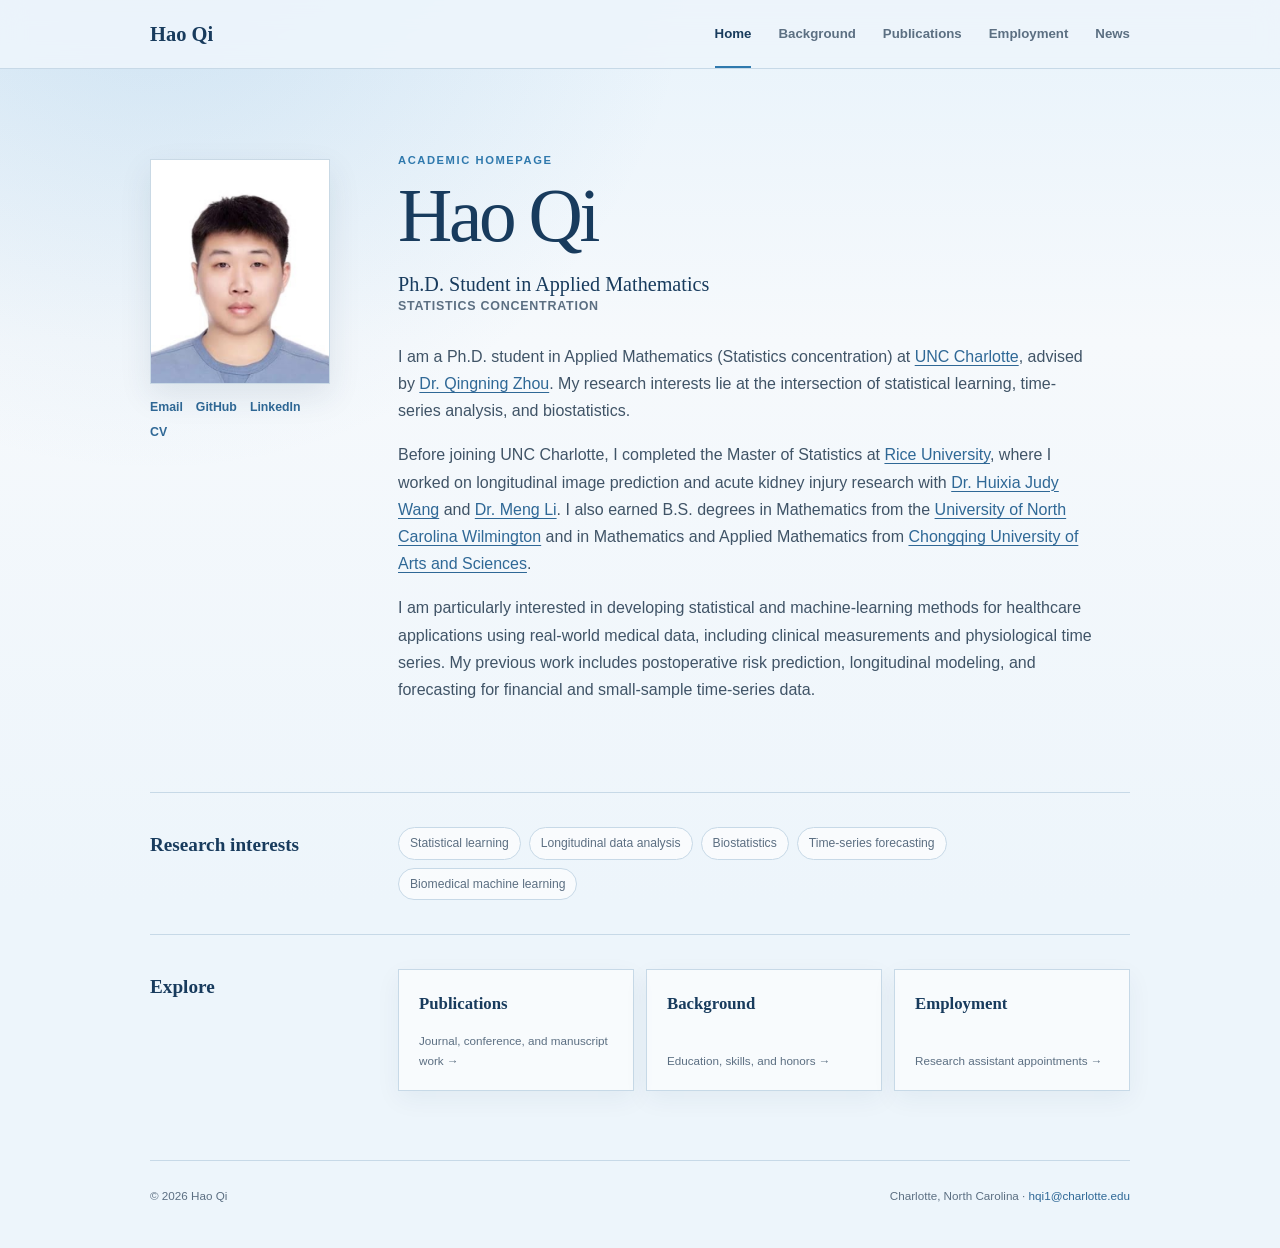
==== index.html @ edb7d999 "Add Employment page and replace CV Replace the Research section with a concise Employment page and p" ====
<!DOCTYPE html>
<html lang="en">
<head>
  <meta charset="UTF-8">
  <meta name="viewport" content="width=device-width, initial-scale=1.0">
  <title>Hao Qi | Academic Homepage</title>
  <meta name="description" content="Hao Qi is a Ph.D. student in Applied Mathematics (Statistics) at UNC Charlotte, working on statistical learning, time series, and biomedical data.">
  <meta name="author" content="Hao Qi">
  <meta name="theme-color" content="#edf5fb">
  <meta property="og:type" content="website">
  <meta property="og:url" content="https://qih33333.github.io/">
  <meta property="og:title" content="Hao Qi | Academic Homepage">
  <meta property="og:description" content="Ph.D. student in Applied Mathematics (Statistics) at UNC Charlotte.">
  <link rel="icon" href="profile.jpg" type="image/jpeg">
  <link rel="stylesheet" href="styles.css">
  <script type="application/ld+json">
  {
    "@context": "https://schema.org",
    "@type": "Person",
    "name": "Hao Qi",
    "url": "https://qih33333.github.io/",
    "image": "https://qih33333.github.io/profile.jpg",
    "email": "mailto:hqi1@charlotte.edu",
    "jobTitle": "Ph.D. Student in Applied Mathematics (Statistics)",
    "affiliation": {"@type": "CollegeOrUniversity", "name": "University of North Carolina at Charlotte"},
    "sameAs": ["https://github.com/qih33333", "https://www.linkedin.com/in/hao-qi-rice333/"]
  }
  </script>
</head>
<body>
  <a class="skip-link" href="#main-content">Skip to content</a>
  <header class="site-header">
    <div class="nav-shell">
      <a class="site-name" href="index.html">Hao Qi</a>
      <button class="menu-toggle" type="button" aria-expanded="false" aria-controls="site-nav">
        <span></span><span></span><span></span><span class="sr-only">Open navigation</span>
      </button>
      <nav class="site-nav" id="site-nav" aria-label="Main navigation">
        <a href="index.html" aria-current="page">Home</a>
        <a href="background.html">Background</a>
        <a href="publications.html">Publications</a>
        <a href="employment.html">Employment</a>
        <a href="news.html">News</a>
      </nav>
    </div>
  </header>

  <main id="main-content" class="site-main">
    <section class="intro-section">
      <div class="portrait-column">
        <img class="profile-photo" src="profile.jpg" alt="Portrait of Hao Qi" width="220" height="280">
        <div class="profile-links" aria-label="Contact and profiles">
          <a href="mailto:hqi1@charlotte.edu">Email</a>
          <a href="https://github.com/qih33333" target="_blank" rel="noopener">GitHub</a>
          <a href="https://www.linkedin.com/in/hao-qi-rice333/" target="_blank" rel="noopener">LinkedIn</a>
          <a href="CV.pdf" target="_blank" rel="noopener">CV</a>
        </div>
      </div>

      <div class="intro-copy">
        <p class="eyebrow">Academic homepage</p>
        <h1>Hao Qi</h1>
        <p class="role">Ph.D. Student in Applied Mathematics <span>Statistics Concentration</span></p>

        <div class="about-copy">
          <p>
            I am a Ph.D. student in Applied Mathematics (Statistics concentration) at
            <a href="https://www.charlotte.edu/" target="_blank" rel="noopener">UNC Charlotte</a>, advised by
            <a href="https://sds.charlotte.edu/people/qingning-zhou/" target="_blank" rel="noopener">Dr. Qingning Zhou</a>.
            My research interests lie at the intersection of statistical learning, time-series analysis, and biostatistics.
          </p>
          <p>
            Before joining UNC Charlotte, I completed the Master of Statistics at
            <a href="https://www.rice.edu/" target="_blank" rel="noopener">Rice University</a>, where I worked on
            longitudinal image prediction and acute kidney injury research with
            <a href="https://profiles.rice.edu/faculty/huixia-judy-wang" target="_blank" rel="noopener">Dr. Huixia Judy Wang</a> and
            <a href="https://profiles.rice.edu/faculty/meng-li" target="_blank" rel="noopener">Dr. Meng Li</a>.
            I also earned B.S. degrees in Mathematics from the
            <a href="https://uncw.edu/" target="_blank" rel="noopener">University of North Carolina Wilmington</a>
            and in Mathematics and Applied Mathematics from
            <a href="https://www.cqwu.edu.cn/" target="_blank" rel="noopener">Chongqing University of Arts and Sciences</a>.
          </p>
          <p>
            I am particularly interested in developing statistical and machine-learning methods for healthcare applications using
            real-world medical data, including clinical measurements and physiological time series. My previous work includes
            postoperative risk prediction, longitudinal modeling, and forecasting for financial and small-sample time-series data.
          </p>
        </div>
      </div>
    </section>

    <section class="home-section" aria-labelledby="interests-title">
      <div class="section-label"><h2 id="interests-title">Research interests</h2></div>
      <div class="section-content interest-list">
        <span>Statistical learning</span>
        <span>Longitudinal data analysis</span>
        <span>Biostatistics</span>
        <span>Time-series forecasting</span>
        <span>Biomedical machine learning</span>
      </div>
    </section>

    <section class="home-section home-links" aria-labelledby="explore-title">
      <div class="section-label"><h2 id="explore-title">Explore</h2></div>
      <div class="section-content explore-grid">
        <a href="publications.html"><strong>Publications</strong><span>Journal, conference, and manuscript work →</span></a>
        <a href="background.html"><strong>Background</strong><span>Education, skills, and honors →</span></a>
        <a href="employment.html"><strong>Employment</strong><span>Research assistant appointments →</span></a>
      </div>
    </section>
  </main>

  <footer class="site-footer">
    <p>© 2026 Hao Qi</p>
    <p>Charlotte, North Carolina · <a href="mailto:hqi1@charlotte.edu">hqi1@charlotte.edu</a></p>
  </footer>
  <script src="script.js"></script>
</body>
</html>
---- styles.css ----
:root {
  --ink: #1b2b3b;
  --muted: #5c6f82;
  --navy: #183b5d;
  --blue: #2f6896;
  --accent: #2f79ad;
  --paper: #edf5fb;
  --white: #ffffff;
  --soft: #e1edf6;
  --line: #c7d9e7;
  --serif: Georgia, "Times New Roman", serif;
  --sans: -apple-system, BlinkMacSystemFont, "Segoe UI", Helvetica, Arial, sans-serif;
  --content: 980px;
}

* {
  box-sizing: border-box;
}

html {
  scroll-behavior: smooth;
}

body {
  margin: 0;
  color: var(--ink);
  background-color: var(--paper);
  background-image:
    radial-gradient(circle at 12% -8%, rgba(92, 157, 207, 0.2), transparent 34rem),
    linear-gradient(180deg, #e8f3fb 0%, #f6f9fc 38%, #edf5fb 100%);
  background-attachment: fixed;
  font-family: var(--sans);
  font-size: 16px;
  line-height: 1.7;
  -webkit-font-smoothing: antialiased;
}

a {
  color: var(--blue);
  text-underline-offset: 0.18em;
  text-decoration-thickness: 1px;
}

a:hover,
a:focus-visible {
  color: var(--accent);
}

img {
  display: block;
  max-width: 100%;
}

.sr-only {
  position: absolute;
  width: 1px;
  height: 1px;
  padding: 0;
  margin: -1px;
  overflow: hidden;
  clip: rect(0, 0, 0, 0);
  white-space: nowrap;
  border: 0;
}

.skip-link {
  position: fixed;
  top: 10px;
  left: 10px;
  z-index: 1000;
  transform: translateY(-160%);
  padding: 8px 12px;
  background: var(--navy);
  color: var(--white);
}

.skip-link:focus {
  transform: translateY(0);
}

.site-header {
  position: sticky;
  top: 0;
  z-index: 100;
  border-bottom: 1px solid var(--line);
  background: rgba(237, 245, 251, 0.92);
  backdrop-filter: blur(12px);
}

.nav-shell {
  width: min(calc(100% - 40px), var(--content));
  min-height: 68px;
  margin: 0 auto;
  display: flex;
  align-items: center;
  justify-content: space-between;
}

.site-name {
  color: var(--navy);
  font-family: var(--serif);
  font-size: 1.28rem;
  font-weight: 700;
  text-decoration: none;
}

.site-nav {
  display: flex;
  align-items: center;
  gap: 27px;
}

.site-nav a {
  position: relative;
  color: var(--muted);
  font-size: 0.83rem;
  font-weight: 650;
  text-decoration: none;
}

.site-nav a:hover,
.site-nav a:focus-visible,
.site-nav a[aria-current="page"] {
  color: var(--navy);
}

.site-nav a[aria-current="page"]::after {
  position: absolute;
  right: 0;
  bottom: -23px;
  left: 0;
  height: 2px;
  content: "";
  background: var(--accent);
}

.menu-toggle {
  display: none;
  width: 40px;
  height: 40px;
  padding: 8px;
  border: 0;
  background: transparent;
  color: var(--navy);
}

.menu-toggle > span:not(.sr-only) {
  display: block;
  height: 1px;
  margin: 6px 0;
  background: currentColor;
  transition: transform 160ms ease, opacity 160ms ease;
}

.site-main {
  width: min(calc(100% - 40px), var(--content));
  margin: 0 auto;
}

.intro-section {
  padding: 82px 0 72px;
  display: grid;
  grid-template-columns: 190px minmax(0, 1fr);
  gap: 58px;
  align-items: start;
}

.portrait-column {
  padding-top: 8px;
}

.profile-photo {
  width: 180px;
  height: 225px;
  object-fit: cover;
  object-position: center 30%;
  border: 1px solid var(--line);
  background: var(--white);
  box-shadow: 0 12px 30px rgba(24, 59, 93, 0.1);
  filter: saturate(0.86);
}

.profile-links {
  width: 180px;
  margin-top: 13px;
  display: flex;
  flex-wrap: wrap;
  gap: 4px 13px;
}

.profile-links a {
  font-size: 0.77rem;
  font-weight: 650;
  text-decoration: none;
}

.eyebrow {
  margin: 0 0 8px;
  color: var(--accent);
  font-size: 0.7rem;
  font-weight: 800;
  letter-spacing: 0.14em;
  text-transform: uppercase;
}

.intro-copy h1,
.page-header h1 {
  margin: 0;
  color: var(--navy);
  font-family: var(--serif);
  font-size: clamp(3.1rem, 7vw, 4.7rem);
  font-weight: 500;
  line-height: 1;
  letter-spacing: -0.045em;
}

.role {
  margin: 17px 0 27px;
  color: var(--navy);
  font-family: var(--serif);
  font-size: 1.26rem;
  line-height: 1.4;
}

.role span {
  display: block;
  color: var(--muted);
  font-family: var(--sans);
  font-size: 0.78rem;
  font-weight: 700;
  letter-spacing: 0.06em;
  text-transform: uppercase;
}

.about-copy {
  max-width: 700px;
}

.about-copy p {
  margin: 0 0 17px;
  color: #405467;
}

.home-section {
  padding: 34px 0;
  display: grid;
  grid-template-columns: 190px 1fr;
  gap: 58px;
  border-top: 1px solid var(--line);
}

.section-label h2 {
  margin: 2px 0 0;
  color: var(--navy);
  font-family: var(--serif);
  font-size: 1.2rem;
  font-weight: 600;
}

.interest-list {
  display: flex;
  flex-wrap: wrap;
  gap: 8px;
}

.interest-list span {
  padding: 5px 11px;
  border: 1px solid var(--line);
  border-radius: 999px;
  background: rgba(255, 255, 255, 0.64);
  color: var(--muted);
  font-size: 0.76rem;
}

.news-list {
  border-top: 1px solid var(--line);
}

.news-row {
  padding: 16px 0;
  display: grid;
  grid-template-columns: 95px 1fr;
  gap: 20px;
  border-bottom: 1px solid var(--line);
}

.news-row time {
  color: var(--accent);
  font-family: var(--serif);
  font-size: 0.88rem;
  font-weight: 600;
}

.news-row p {
  margin: 0;
  color: #465a6d;
  font-size: 0.91rem;
}

.explore-grid {
  display: grid;
  grid-template-columns: repeat(3, 1fr);
  gap: 12px;
}

.explore-grid a {
  min-height: 122px;
  padding: 20px;
  display: flex;
  flex-direction: column;
  justify-content: space-between;
  border: 1px solid var(--line);
  background: rgba(255, 255, 255, 0.62);
  box-shadow: 0 8px 24px rgba(24, 59, 93, 0.055);
  text-decoration: none;
  transition: border-color 160ms ease, transform 160ms ease;
}

.explore-grid a:hover,
.explore-grid a:focus-visible {
  border-color: var(--accent);
  transform: translateY(-2px);
}

.explore-grid strong {
  color: var(--navy);
  font-family: var(--serif);
  font-size: 1.05rem;
}

.explore-grid span {
  color: var(--muted);
  font-size: 0.73rem;
}

.inner-page {
  min-height: calc(100vh - 180px);
  min-height: calc(100svh - 180px);
  padding-bottom: 80px;
}

.page-header {
  max-width: 720px;
  padding: 78px 0 48px;
}

.page-header h1 {
  font-size: clamp(3rem, 7vw, 4.3rem);
}

.page-header > p:last-child {
  max-width: 620px;
  margin: 17px 0 0;
  color: var(--muted);
  font-family: var(--serif);
  font-size: 1.14rem;
}

.publication-list,
.research-list {
  border-top: 1px solid var(--line);
}

.publication-item {
  padding: 33px 0;
  display: grid;
  grid-template-columns: 145px 1fr;
  gap: 38px;
  border-bottom: 1px solid var(--line);
}

.publication-meta time,
.publication-meta span {
  display: block;
}

.publication-meta time {
  color: var(--navy);
  font-family: var(--serif);
  font-size: 1.15rem;
}

.publication-meta span {
  margin-top: 2px;
  color: var(--accent);
  font-size: 0.65rem;
  font-weight: 800;
  letter-spacing: 0.08em;
  text-transform: uppercase;
}

.publication-item h2,
.research-body h2 {
  max-width: 760px;
  margin: 0 0 10px;
  color: var(--navy);
  font-family: var(--serif);
  font-size: 1.34rem;
  font-weight: 600;
  line-height: 1.38;
}

.authors,
.venue {
  margin: 4px 0;
  color: var(--muted);
  font-size: 0.88rem;
}

.item-links {
  margin: 12px 0 0;
  display: flex;
  gap: 16px;
}

.item-links a {
  font-size: 0.76rem;
  font-weight: 750;
  text-decoration: none;
}

.research-item {
  padding: 38px 0;
  display: grid;
  grid-template-columns: 175px 1fr;
  gap: 42px;
  border-bottom: 1px solid var(--line);
}

.research-side time,
.research-side span {
  display: block;
}

.research-side time {
  color: var(--navy);
  font-family: var(--serif);
  font-size: 0.94rem;
}

.research-side span {
  color: var(--muted);
  font-size: 0.72rem;
}

.research-body .supervisor {
  margin: -3px 0 15px;
  color: var(--muted);
  font-size: 0.8rem;
  font-style: italic;
}

.research-body ul {
  margin: 0;
  padding-left: 20px;
  color: #465a6d;
  font-size: 0.91rem;
}

.research-body li + li {
  margin-top: 5px;
}

.tag-line {
  margin: 15px 0 0;
  color: var(--accent);
  font-size: 0.72rem;
  font-weight: 700;
}

.background-section {
  padding: 34px 0 42px;
  border-top: 1px solid var(--line);
}

.background-section > h2 {
  margin: 0 0 25px;
  color: var(--navy);
  font-family: var(--serif);
  font-size: 1.35rem;
  font-weight: 600;
}

.education-item {
  padding: 0 0 27px;
  display: grid;
  grid-template-columns: 195px 1fr;
  gap: 36px;
}

.education-item:last-child {
  padding-bottom: 0;
}

.education-item time {
  color: var(--muted);
  font-family: var(--serif);
  font-size: 0.88rem;
}

.education-item h3 {
  margin: 0 0 2px;
  color: var(--navy);
  font-family: var(--serif);
  font-size: 1.12rem;
  font-weight: 600;
}

.education-item p {
  margin: 1px 0;
  color: #465a6d;
  font-size: 0.88rem;
}

.education-item .detail {
  color: var(--muted);
  font-size: 0.78rem;
}

.background-grid {
  display: grid;
  grid-template-columns: 1fr 1fr;
  gap: 54px;
}

.fact-list {
  margin: 0;
}

.fact-list > div {
  padding: 9px 0;
  display: grid;
  grid-template-columns: 105px 1fr;
  border-bottom: 1px solid var(--line);
}

.fact-list dt {
  color: var(--navy);
  font-size: 0.78rem;
  font-weight: 750;
}

.fact-list dd {
  margin: 0;
  color: var(--muted);
  font-size: 0.82rem;
}

.honor-list {
  margin: 0;
  padding-left: 19px;
  color: var(--muted);
  font-size: 0.88rem;
}

.honor-list li + li {
  margin-top: 8px;
}

.site-footer {
  width: min(calc(100% - 40px), var(--content));
  margin: 35px auto 0;
  padding: 25px 0 42px;
  display: flex;
  justify-content: space-between;
  gap: 24px;
  border-top: 1px solid var(--line);
  color: var(--muted);
  font-size: 0.73rem;
}

.site-footer p {
  margin: 0;
}

.site-footer a {
  text-decoration: none;
}

@media (max-width: 760px) {
  .menu-toggle {
    display: block;
  }

  .menu-toggle[aria-expanded="true"] > span:nth-child(1) {
    transform: translateY(7px) rotate(45deg);
  }

  .menu-toggle[aria-expanded="true"] > span:nth-child(2) {
    opacity: 0;
  }

  .menu-toggle[aria-expanded="true"] > span:nth-child(3) {
    transform: translateY(-7px) rotate(-45deg);
  }

  .site-nav {
    position: absolute;
    top: 68px;
    right: 0;
    left: 0;
    display: none;
    padding: 19px 20px 23px;
    flex-direction: column;
    align-items: flex-start;
    gap: 15px;
    border-bottom: 1px solid var(--line);
    background: var(--paper);
  }

  .site-nav.open {
    display: flex;
  }

  .site-nav a[aria-current="page"]::after {
    display: none;
  }

  .intro-section {
    padding-top: 56px;
    grid-template-columns: 150px minmax(0, 1fr);
    gap: 34px;
  }

  .profile-photo,
  .profile-links {
    width: 145px;
  }

  .profile-photo {
    height: 181px;
  }

  .home-section {
    grid-template-columns: 150px 1fr;
    gap: 34px;
  }

  .explore-grid {
    grid-template-columns: 1fr;
  }

  .background-grid {
    grid-template-columns: 1fr;
    gap: 0;
  }
}

@media (max-width: 560px) {
  .nav-shell,
  .site-main,
  .site-footer {
    width: min(calc(100% - 30px), var(--content));
  }

  .intro-section {
    padding: 46px 0 52px;
    grid-template-columns: 1fr;
    gap: 29px;
  }

  .portrait-column {
    display: flex;
    gap: 17px;
    align-items: end;
  }

  .profile-photo {
    width: 112px;
    height: 140px;
  }

  .profile-links {
    width: auto;
    margin-bottom: 2px;
    flex-direction: column;
    gap: 2px;
  }

  .intro-copy h1,
  .page-header h1 {
    font-size: 3.05rem;
  }

  .role {
    font-size: 1.12rem;
  }

  .home-section {
    grid-template-columns: 1fr;
    gap: 20px;
  }

  .news-row,
  .publication-item,
  .research-item,
  .education-item {
    grid-template-columns: 1fr;
    gap: 9px;
  }

  .page-header {
    padding: 52px 0 38px;
  }

  .publication-item,
  .research-item {
    padding: 27px 0;
  }

  .site-footer {
    display: block;
  }

  .site-footer p + p {
    margin-top: 5px;
  }
}

@media (prefers-reduced-motion: reduce) {
  html {
    scroll-behavior: auto;
  }

  *,
  *::before,
  *::after {
    transition-duration: 0.01ms !important;
  }
}
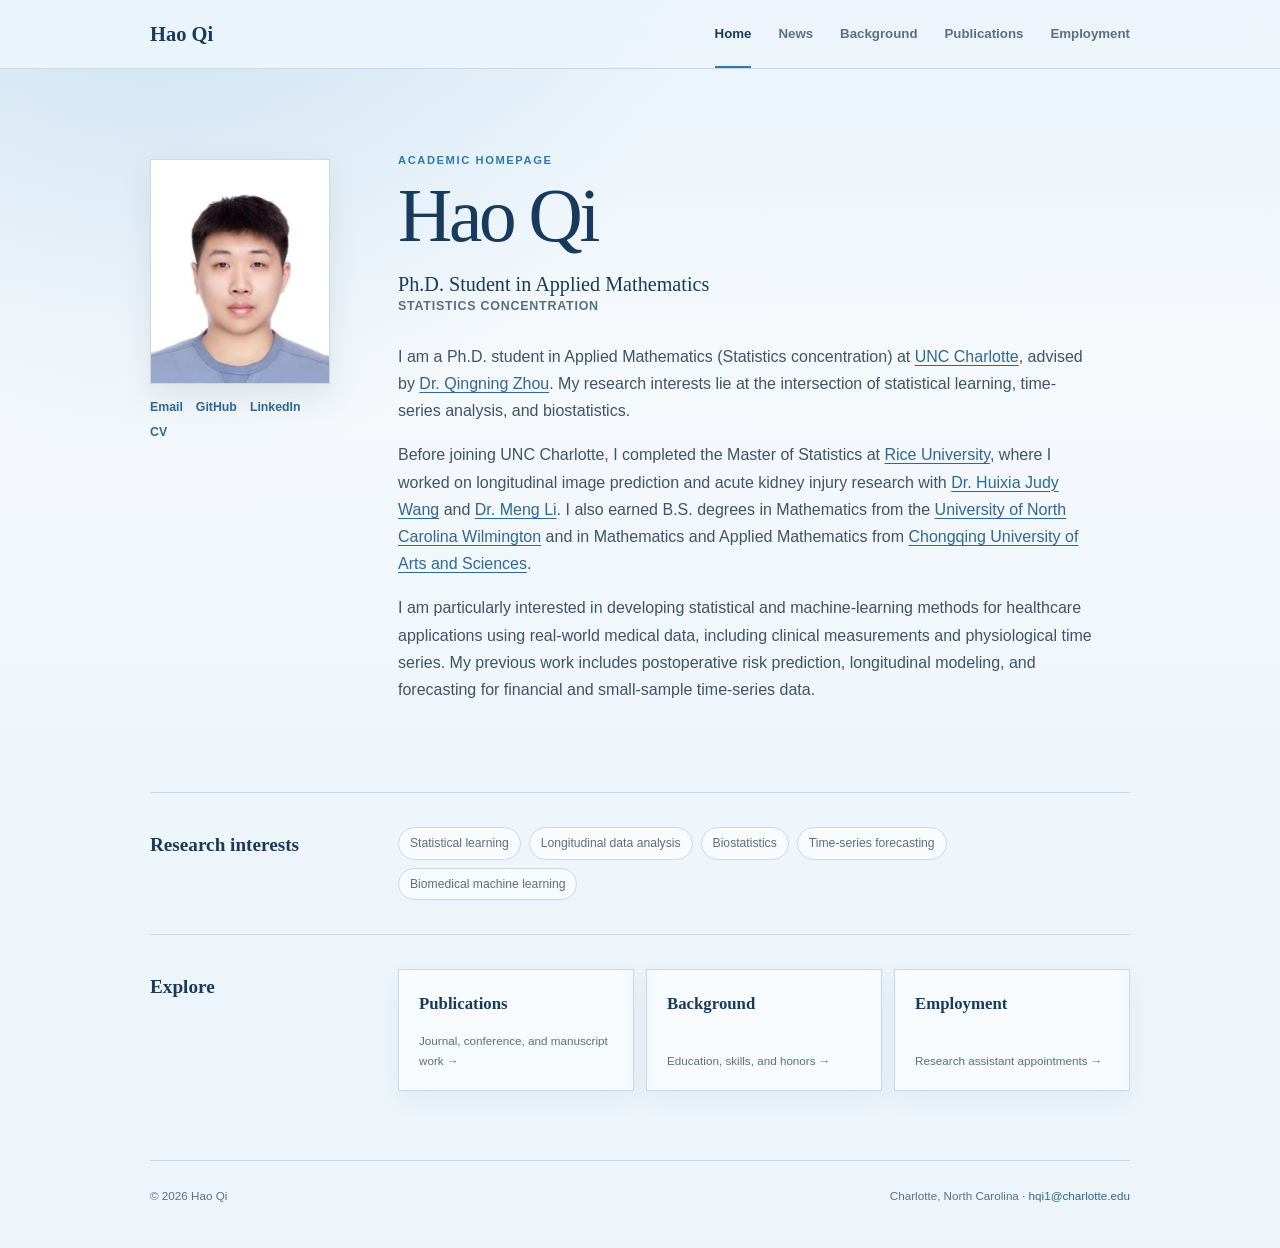
==== commit 97d5918b: "Move News to the second navigation position Use the same Home, News, Background, Publications, Emplo" ====
--- a/index.html
+++ b/index.html
@@ -37,10 +37,10 @@
       </button>
       <nav class="site-nav" id="site-nav" aria-label="Main navigation">
         <a href="index.html" aria-current="page">Home</a>
+        <a href="news.html">News</a>
         <a href="background.html">Background</a>
         <a href="publications.html">Publications</a>
         <a href="employment.html">Employment</a>
-        <a href="news.html">News</a>
       </nav>
     </div>
   </header>
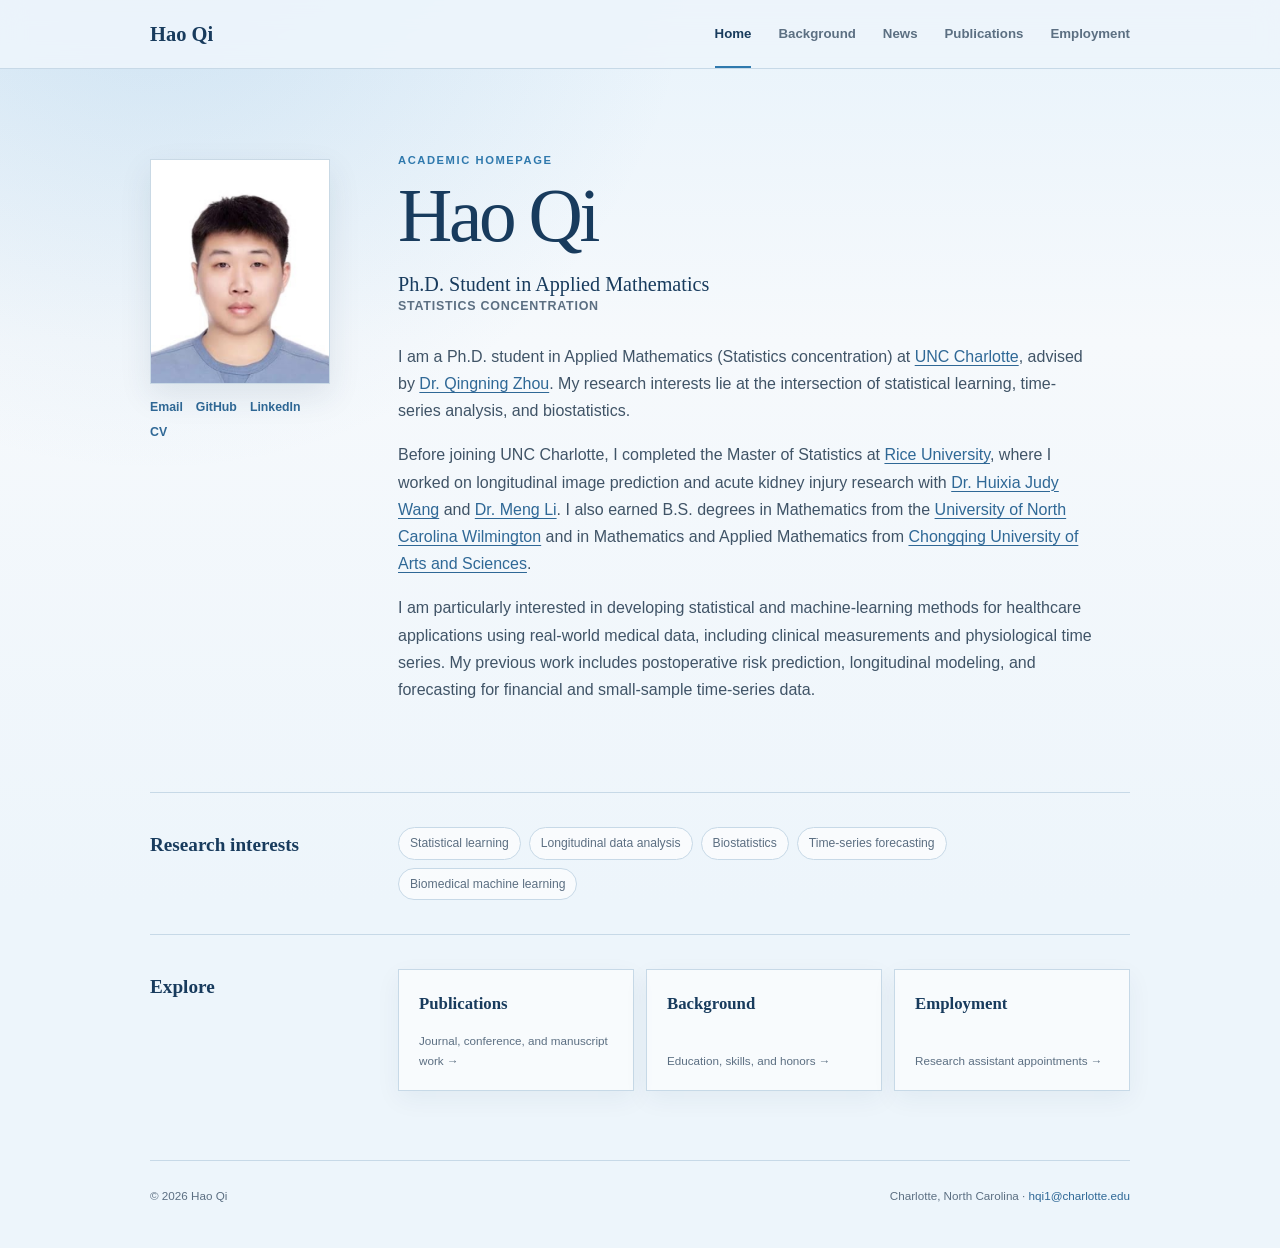
==== commit 40d4985a: "Place Background before News Use the Home, Background, News, Publications, Employment navigation ord" ====
--- a/index.html
+++ b/index.html
@@ -37,8 +37,8 @@
       </button>
       <nav class="site-nav" id="site-nav" aria-label="Main navigation">
         <a href="index.html" aria-current="page">Home</a>
+        <a href="background.html">Background</a>
         <a href="news.html">News</a>
-        <a href="background.html">Background</a>
         <a href="publications.html">Publications</a>
         <a href="employment.html">Employment</a>
       </nav>
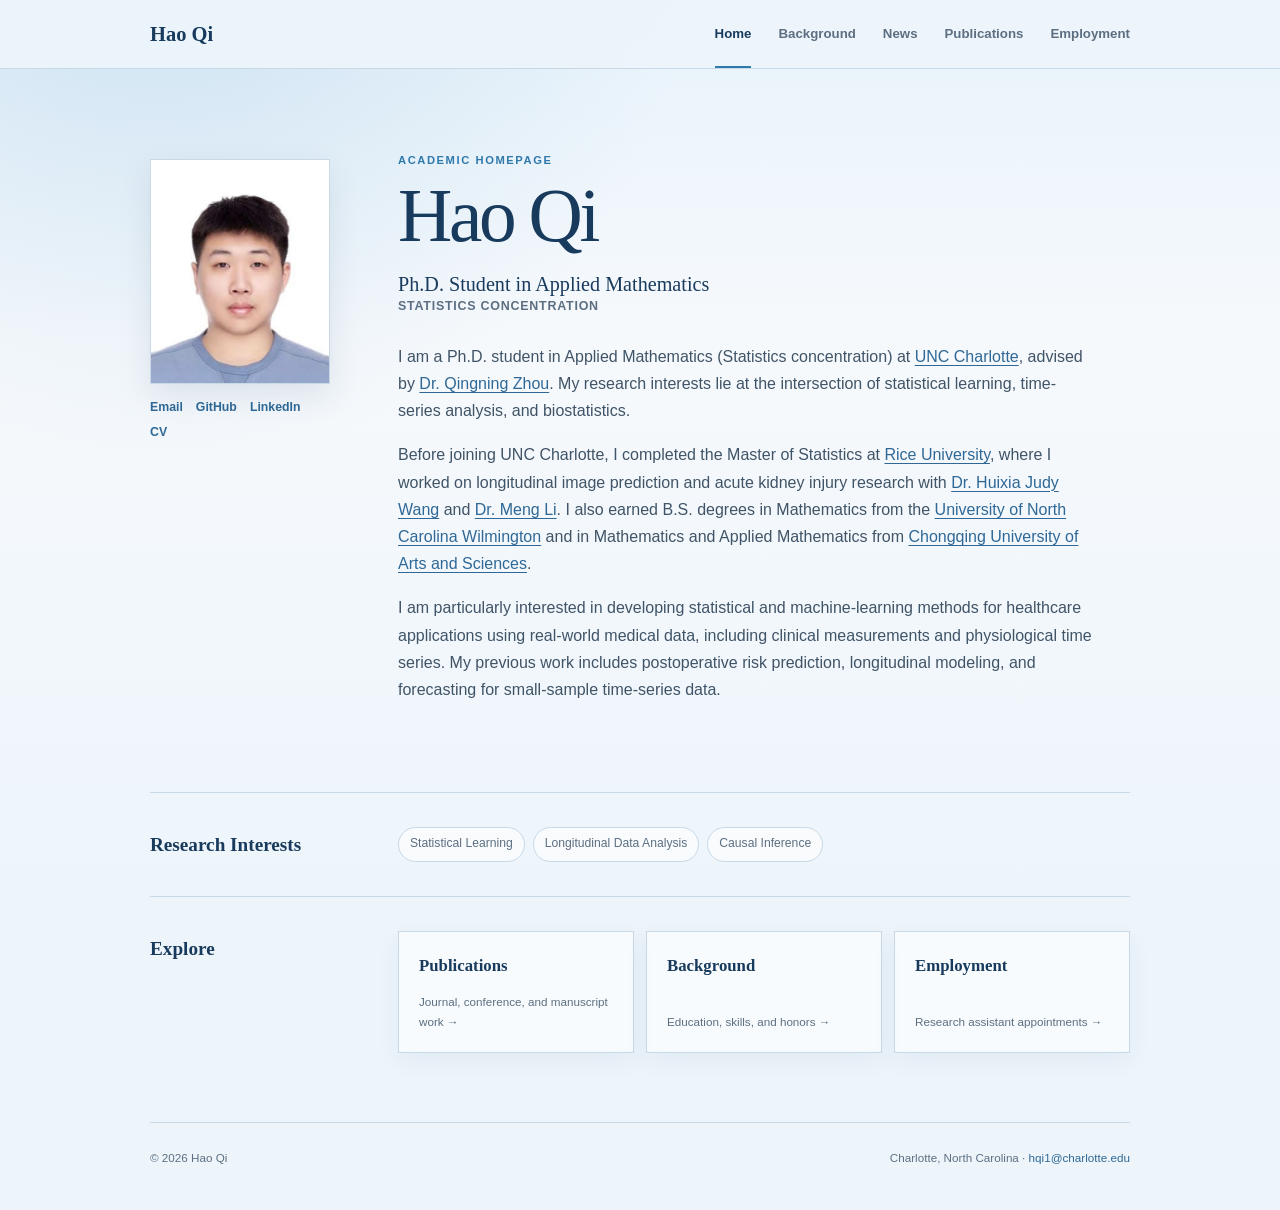
==== commit 1d1588e9: "Refine research interests Remove the finance reference, simplify the research-interest list, and use" ====
--- a/index.html
+++ b/index.html
@@ -83,20 +83,18 @@
           <p>
             I am particularly interested in developing statistical and machine-learning methods for healthcare applications using
             real-world medical data, including clinical measurements and physiological time series. My previous work includes
-            postoperative risk prediction, longitudinal modeling, and forecasting for financial and small-sample time-series data.
+            postoperative risk prediction, longitudinal modeling, and forecasting for small-sample time-series data.
           </p>
         </div>
       </div>
     </section>
 
     <section class="home-section" aria-labelledby="interests-title">
-      <div class="section-label"><h2 id="interests-title">Research interests</h2></div>
+      <div class="section-label"><h2 id="interests-title">Research Interests</h2></div>
       <div class="section-content interest-list">
-        <span>Statistical learning</span>
-        <span>Longitudinal data analysis</span>
-        <span>Biostatistics</span>
-        <span>Time-series forecasting</span>
-        <span>Biomedical machine learning</span>
+        <span>Statistical Learning</span>
+        <span>Longitudinal Data Analysis</span>
+        <span>Causal Inference</span>
       </div>
     </section>
 
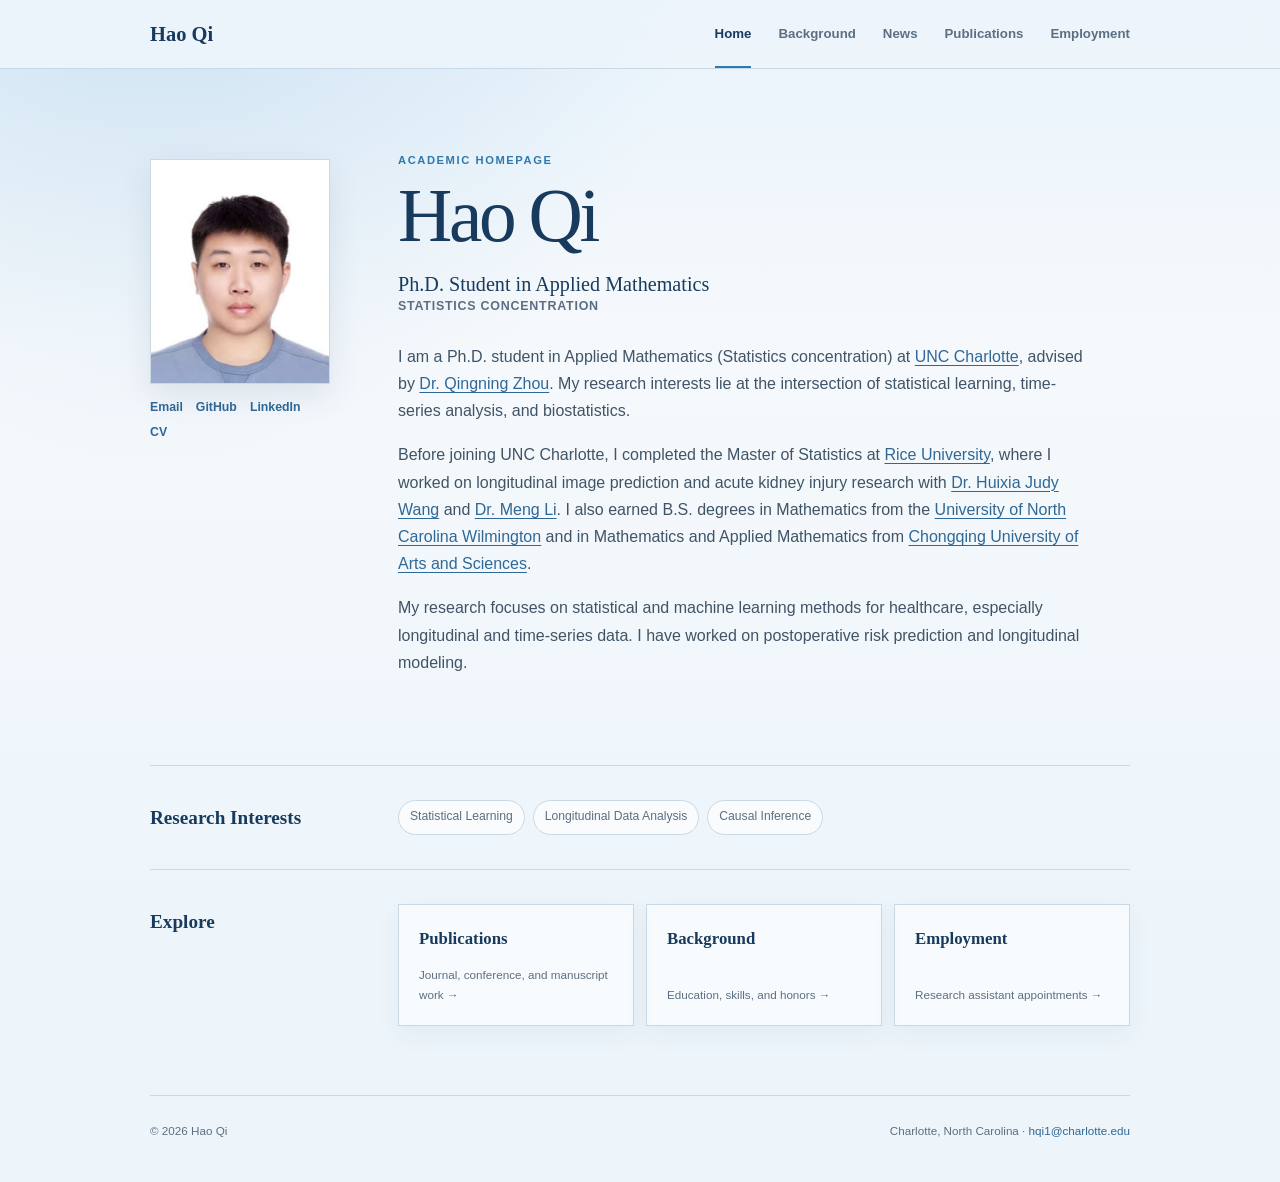
==== commit d019e0e2: "Simplify research summary Use simpler wording for the research summary." ====
--- a/index.html
+++ b/index.html
@@ -81,9 +81,8 @@
             <a href="https://www.cqwu.edu.cn/" target="_blank" rel="noopener">Chongqing University of Arts and Sciences</a>.
           </p>
           <p>
-            I am particularly interested in developing statistical and machine-learning methods for healthcare applications using
-            real-world medical data, including clinical measurements and physiological time series. My previous work includes
-            postoperative risk prediction, longitudinal modeling, and forecasting for small-sample time-series data.
+            My research focuses on statistical and machine learning methods for healthcare, especially longitudinal and time-series
+            data. I have worked on postoperative risk prediction and longitudinal modeling.
           </p>
         </div>
       </div>
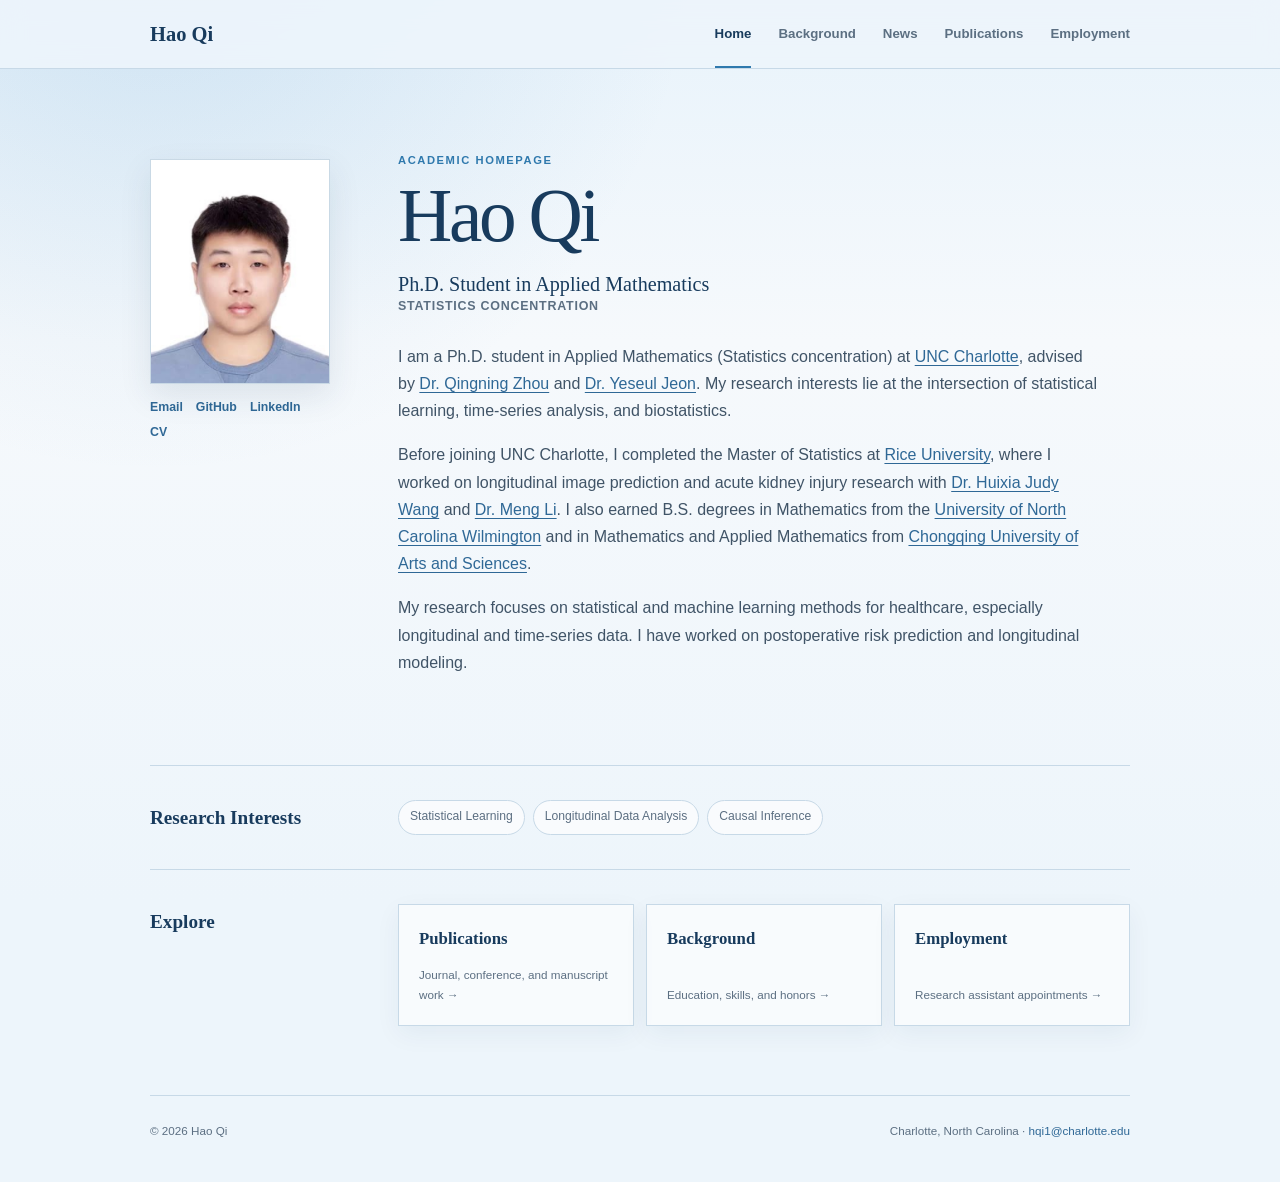
==== commit 68bdcb2f: "Add Yeseul Jeon as co-advisor List both UNC Charlotte advisors and link to their faculty pages." ====
--- a/index.html
+++ b/index.html
@@ -66,7 +66,8 @@
           <p>
             I am a Ph.D. student in Applied Mathematics (Statistics concentration) at
             <a href="https://www.charlotte.edu/" target="_blank" rel="noopener">UNC Charlotte</a>, advised by
-            <a href="https://sds.charlotte.edu/people/qingning-zhou/" target="_blank" rel="noopener">Dr. Qingning Zhou</a>.
+            <a href="https://sds.charlotte.edu/people/qingning-zhou/" target="_blank" rel="noopener">Dr. Qingning Zhou</a> and
+            <a href="https://sites.google.com/view/jeons9677" target="_blank" rel="noopener">Dr. Yeseul Jeon</a>.
             My research interests lie at the intersection of statistical learning, time-series analysis, and biostatistics.
           </p>
           <p>
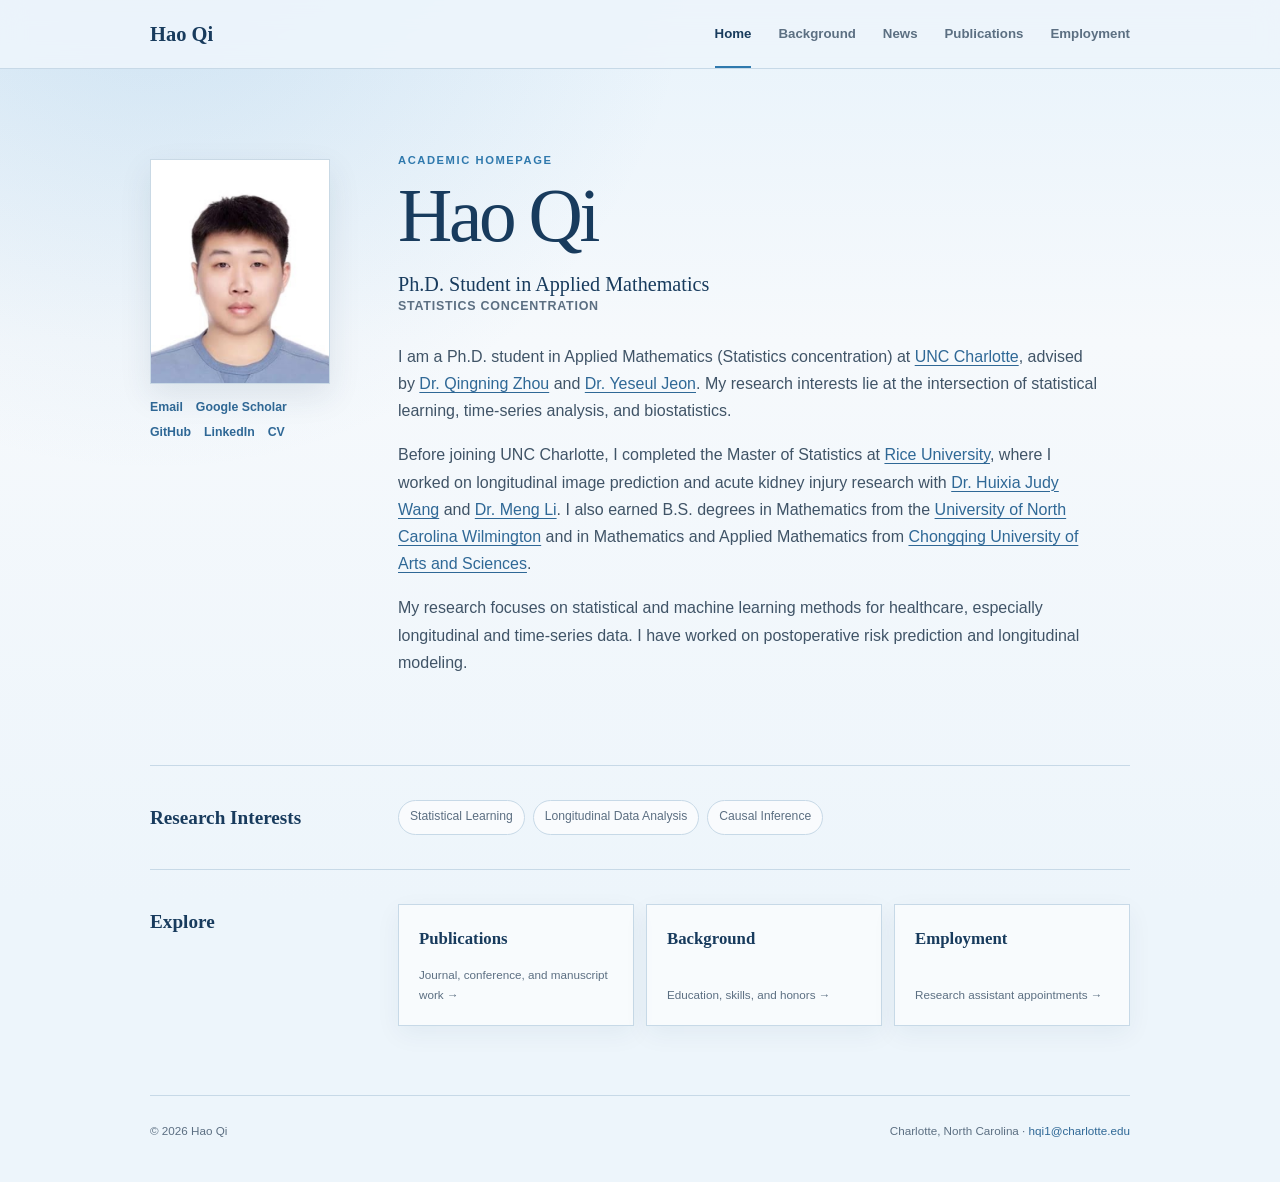
==== commit c664f725: "Add Google Scholar profile link Add Hao Qi's verified Google Scholar profile to the homepage links a" ====
--- a/index.html
+++ b/index.html
@@ -23,7 +23,7 @@
     "email": "mailto:hqi1@charlotte.edu",
     "jobTitle": "Ph.D. Student in Applied Mathematics (Statistics)",
     "affiliation": {"@type": "CollegeOrUniversity", "name": "University of North Carolina at Charlotte"},
-    "sameAs": ["https://github.com/qih33333", "https://www.linkedin.com/in/hao-qi-rice333/"]
+    "sameAs": ["https://scholar.google.com/citations?user=Q3fgVZwAAAAJ&hl=en", "https://github.com/qih33333", "https://www.linkedin.com/in/hao-qi-rice333/"]
   }
   </script>
 </head>
@@ -51,6 +51,7 @@
         <img class="profile-photo" src="profile.jpg" alt="Portrait of Hao Qi" width="220" height="280">
         <div class="profile-links" aria-label="Contact and profiles">
           <a href="mailto:hqi1@charlotte.edu">Email</a>
+          <a href="https://scholar.google.com/citations?user=Q3fgVZwAAAAJ&hl=en" target="_blank" rel="noopener">Google Scholar</a>
           <a href="https://github.com/qih33333" target="_blank" rel="noopener">GitHub</a>
           <a href="https://www.linkedin.com/in/hao-qi-rice333/" target="_blank" rel="noopener">LinkedIn</a>
           <a href="CV.pdf" target="_blank" rel="noopener">CV</a>
@@ -66,7 +67,7 @@
           <p>
             I am a Ph.D. student in Applied Mathematics (Statistics concentration) at
             <a href="https://www.charlotte.edu/" target="_blank" rel="noopener">UNC Charlotte</a>, advised by
-            <a href="https://sds.charlotte.edu/people/qingning-zhou/" target="_blank" rel="noopener">Dr. Qingning Zhou</a> and
+            <a href="https://sites.google.com/view/qingningzhou" target="_blank" rel="noopener">Dr. Qingning Zhou</a> and
             <a href="https://sites.google.com/view/jeons9677" target="_blank" rel="noopener">Dr. Yeseul Jeon</a>.
             My research interests lie at the intersection of statistical learning, time-series analysis, and biostatistics.
           </p>
